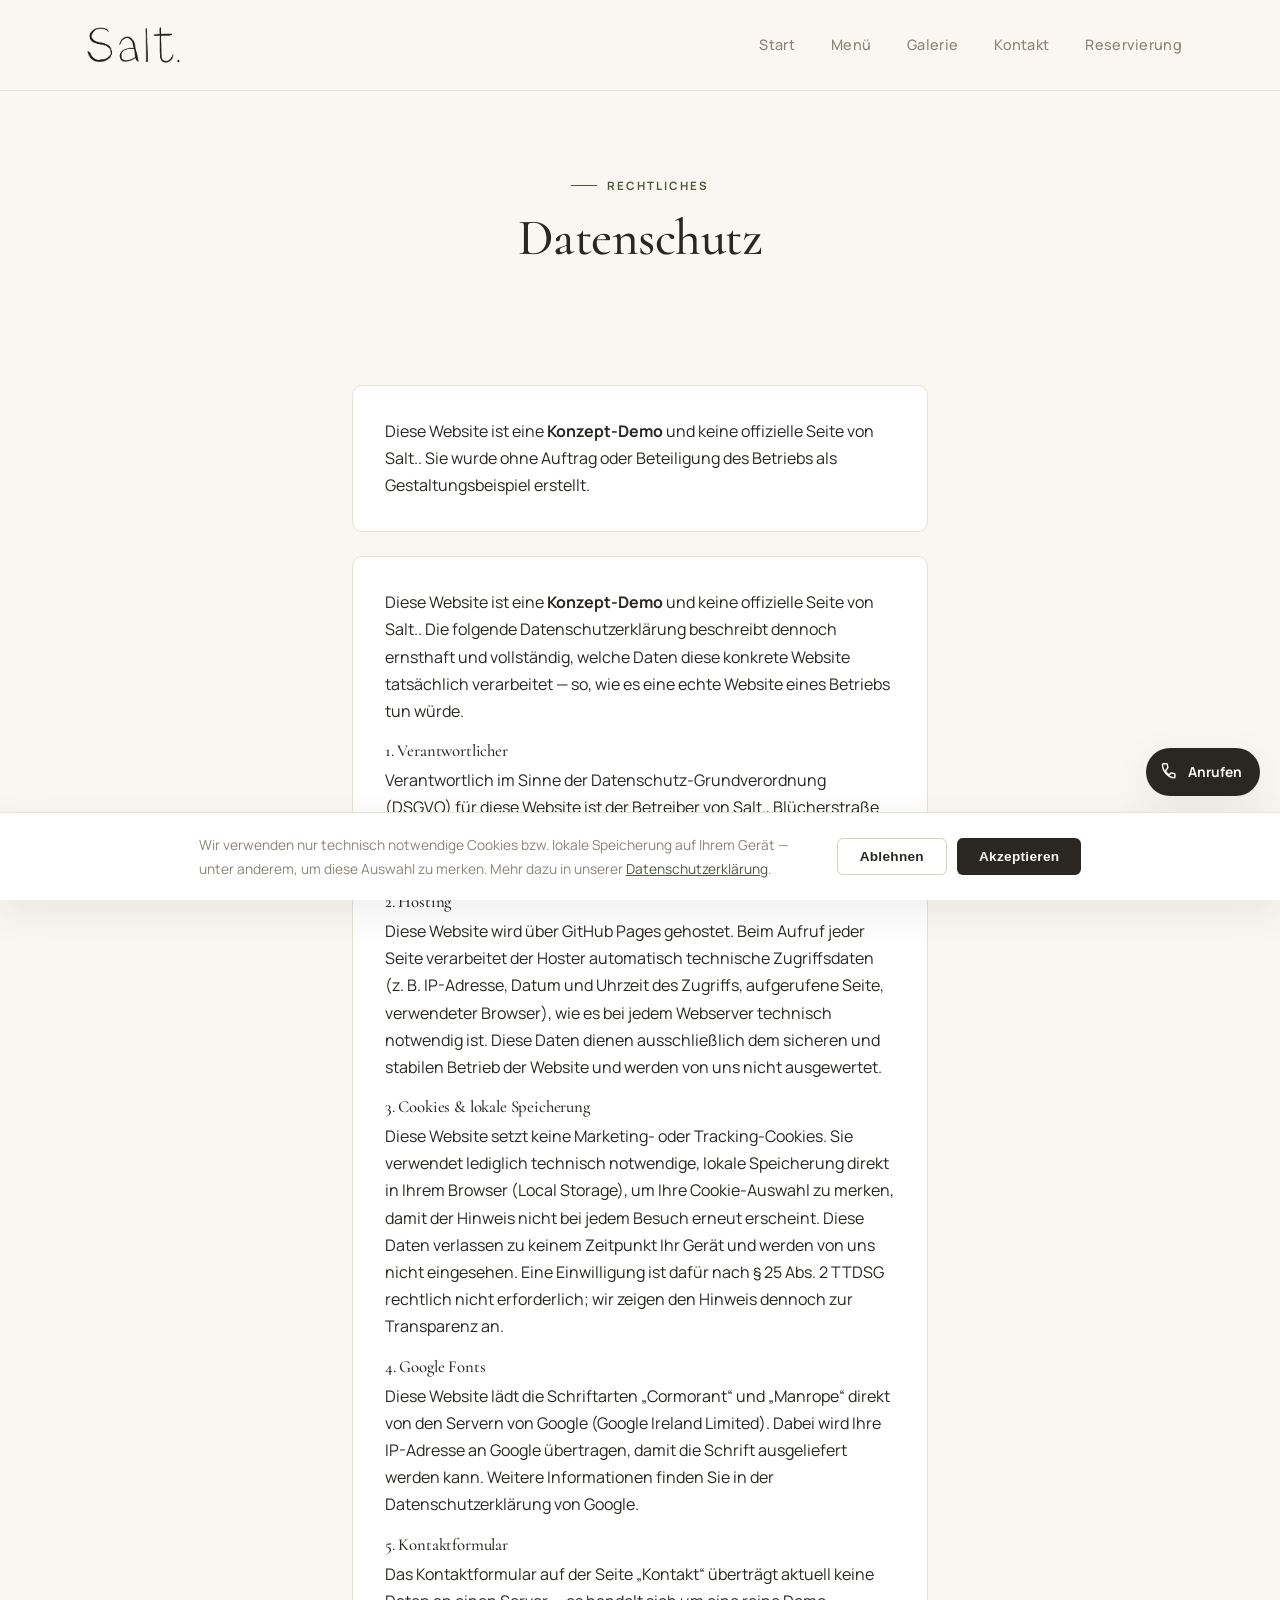
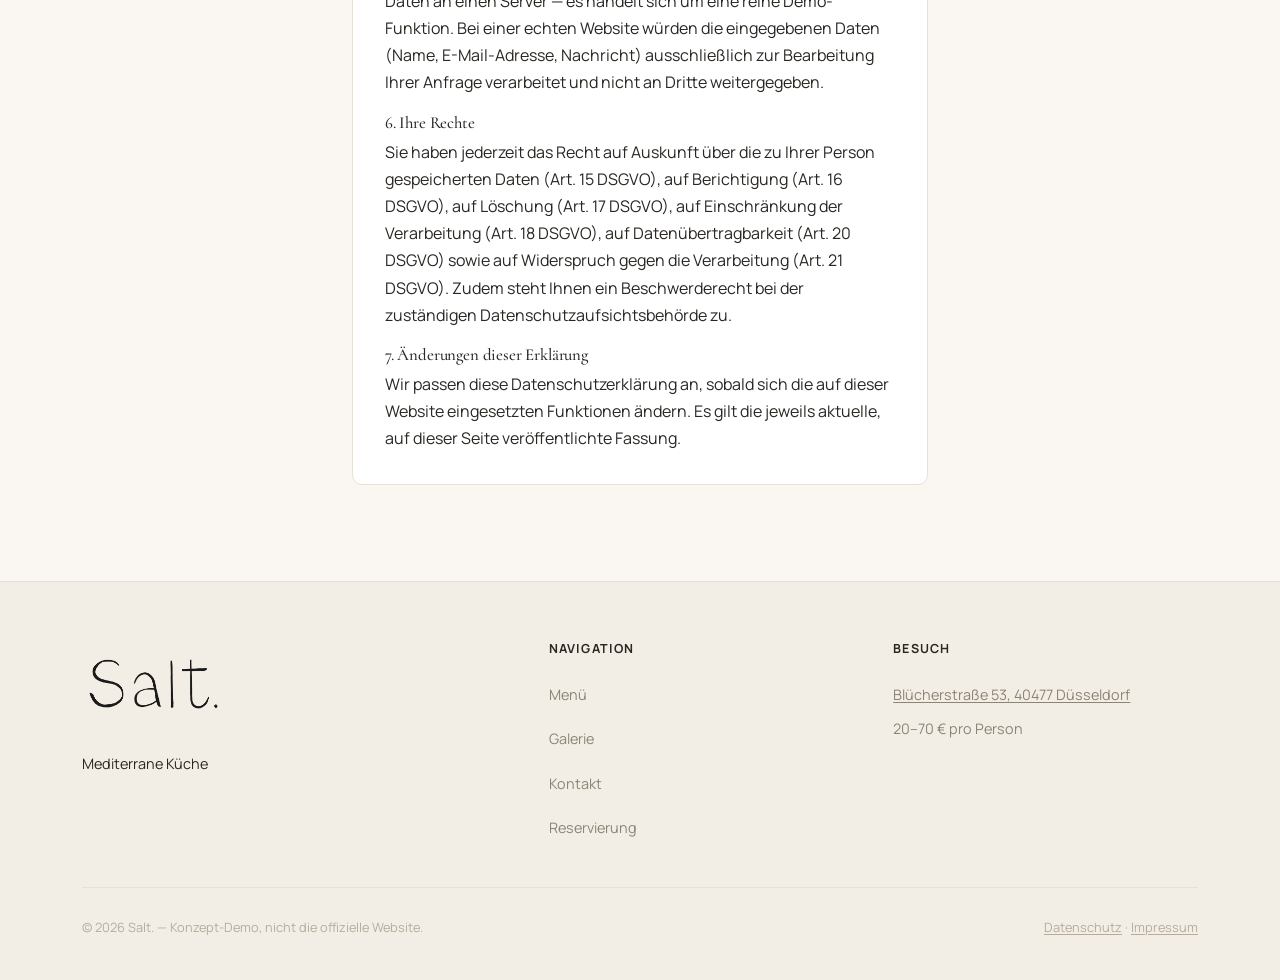
==== datenschutz.html @ 4e0a7ea8 "Ajoute un lien "Auf Google bewerten" bien visible (accueil + Kontakt) Aucun formulaire d'avis n'exis" ====
<!DOCTYPE html>
<html lang="de">
<head>
<meta charset="UTF-8">
<meta name="viewport" content="width=device-width, initial-scale=1.0">
<title>Datenschutz — Salt.</title>
<meta name="description" content="Datenschutz — Salt..">
<link rel="preconnect" href="https://fonts.googleapis.com">
<link href="https://fonts.googleapis.com/css2?family=Cormorant:ital,wght@0,400;0,500;0,600;1,400;1,500&family=Manrope:wght@400;500;600;700;800&display=swap" rel="stylesheet">
<link rel="stylesheet" href="style.css?v=202609060531">
<link rel="icon" type="image/svg+xml" href="assets/favicon.svg">
</head>
<body>
<a class="skip-link" href="#main">Zum Inhalt springen</a>
<div class="cookie-banner" id="cookie-banner" hidden>
  <p class="cookie-banner-text">
    Wir verwenden nur technisch notwendige Cookies bzw. lokale Speicherung auf Ihrem Gerät — unter anderem, um diese Auswahl zu merken. Mehr dazu in unserer
    <a href="datenschutz.html">Datenschutzerklärung</a>.
  </p>
  <div class="cookie-banner-actions">
    <button type="button" class="btn btn-line" id="cookie-decline">Ablehnen</button>
    <button type="button" class="btn btn-solid" id="cookie-accept">Akzeptieren</button>
  </div>
</div>
<a class="phone-fab" href="tel:+4915566310076" aria-label="Anrufen — +49 155 66310076">
  <svg viewBox="0 0 24 24" fill="none" stroke="currentColor" stroke-width="1.8" stroke-linecap="round" stroke-linejoin="round" aria-hidden="true"><path d="M6.6 10.8a9 9 0 0 0 4.6 4.6l1.5-1.8a1 1 0 0 1 1.1-.3c1 .3 2 .5 3.1.5a1 1 0 0 1 1 1V18a1 1 0 0 1-1 1C10.4 19 3 11.6 3 3a1 1 0 0 1 1-1h3.9a1 1 0 0 1 1 1c0 1.1.2 2.1.5 3.1a1 1 0 0 1-.3 1.1z"/></svg>
  <span class="phone-fab-label">Anrufen</span>
</a>
<header class="site-header">
  <div class="nav-inner">
    <a class="brand-logo" href="index.html"><img src="assets/logo.svg" alt="Salt."></a>
    <nav class="main-nav" aria-label="Hauptnavigation">
      <ul>
        <li><a href="index.html">Start</a></li>
        <li><a href="menu.html">Menü</a></li>
        <li><a href="galerie.html">Galerie</a></li>
        <li><a href="kontakt.html">Kontakt</a></li>
        <li><a href="reservierung.html">Reservierung</a></li>
        
      </ul>
    </nav>
    
    
    <button class="nav-toggle" aria-expanded="false" aria-label="Menü öffnen">&#9776;</button>
  </div>
</header>

<main id="main">
  <section class="page-hero" style="padding-bottom:0;">
    <div class="container-narrow" style="text-align:center;">
      <div class="eyebrow" style="justify-content:center;">Rechtliches</div>
      <h1>Datenschutz</h1>
    </div>
  </section>

  <section class="block">
    <div class="container-text">
      <div class="info-card reveal" style="margin-bottom:24px;">
        <p style="margin:0;">Diese Website ist eine <strong>Konzept-Demo</strong> und keine offizielle Seite von Salt.. Sie wurde ohne Auftrag oder Beteiligung des Betriebs als Gestaltungsbeispiel erstellt.</p>
      </div>

      <div class="info-card reveal">
        
        <p>Diese Website ist eine <strong>Konzept-Demo</strong> und keine offizielle Seite von Salt.. Die folgende Datenschutzerklärung beschreibt dennoch ernsthaft und vollständig, welche Daten diese konkrete Website tatsächlich verarbeitet — so, wie es eine echte Website eines Betriebs tun würde.</p>
        
        <h3 style="font-size:1.05rem;">1. Verantwortlicher</h3>
        <p>Verantwortlich im Sinne der Datenschutz-Grundverordnung (DSGVO) für diese Website ist der Betreiber von Salt., Blücherstraße 53, 40477 Düsseldorf. Anfragen zum Datenschutz nehmen wir über das Kontaktformular auf der Seite „Kontakt“ entgegen.</p>
        
        <h3 style="font-size:1.05rem;">2. Hosting</h3>
        <p>Diese Website wird über GitHub Pages gehostet. Beim Aufruf jeder Seite verarbeitet der Hoster automatisch technische Zugriffsdaten (z. B. IP-Adresse, Datum und Uhrzeit des Zugriffs, aufgerufene Seite, verwendeter Browser), wie es bei jedem Webserver technisch notwendig ist. Diese Daten dienen ausschließlich dem sicheren und stabilen Betrieb der Website und werden von uns nicht ausgewertet.</p>
        
        <h3 style="font-size:1.05rem;">3. Cookies &amp; lokale Speicherung</h3>
        <p>Diese Website setzt keine Marketing- oder Tracking-Cookies. Sie verwendet lediglich technisch notwendige, lokale Speicherung direkt in Ihrem Browser (Local Storage), um Ihre Cookie-Auswahl zu merken, damit der Hinweis nicht bei jedem Besuch erneut erscheint. Diese Daten verlassen zu keinem Zeitpunkt Ihr Gerät und werden von uns nicht eingesehen. Eine Einwilligung ist dafür nach § 25 Abs. 2 TTDSG rechtlich nicht erforderlich; wir zeigen den Hinweis dennoch zur Transparenz an.</p>
        
        <h3 style="font-size:1.05rem;">4. Google Fonts</h3>
        <p>Diese Website lädt die Schriftarten „Cormorant“ und „Manrope“ direkt von den Servern von Google (Google Ireland Limited). Dabei wird Ihre IP-Adresse an Google übertragen, damit die Schrift ausgeliefert werden kann. Weitere Informationen finden Sie in der Datenschutzerklärung von Google.</p>
        
        <h3 style="font-size:1.05rem;">5. Kontaktformular</h3>
        <p>Das Kontaktformular auf der Seite „Kontakt“ überträgt aktuell keine Daten an einen Server — es handelt sich um eine reine Demo-Funktion. Bei einer echten Website würden die eingegebenen Daten (Name, E-Mail-Adresse, Nachricht) ausschließlich zur Bearbeitung Ihrer Anfrage verarbeitet und nicht an Dritte weitergegeben.</p>
        
        <h3 style="font-size:1.05rem;">6. Ihre Rechte</h3>
        <p>Sie haben jederzeit das Recht auf Auskunft über die zu Ihrer Person gespeicherten Daten (Art. 15 DSGVO), auf Berichtigung (Art. 16 DSGVO), auf Löschung (Art. 17 DSGVO), auf Einschränkung der Verarbeitung (Art. 18 DSGVO), auf Datenübertragbarkeit (Art. 20 DSGVO) sowie auf Widerspruch gegen die Verarbeitung (Art. 21 DSGVO). Zudem steht Ihnen ein Beschwerderecht bei der zuständigen Datenschutzaufsichtsbehörde zu.</p>
        
        <h3 style="font-size:1.05rem;">7. Änderungen dieser Erklärung</h3>
        <p>Wir passen diese Datenschutzerklärung an, sobald sich die auf dieser Website eingesetzten Funktionen ändern. Es gilt die jeweils aktuelle, auf dieser Seite veröffentlichte Fassung.</p>
        
        
      </div>
    </div>
  </section>
</main>
<footer class="site-footer">
  <div class="container">
    <div class="footer-grid">
      <div>
        <a class="brand-logo" href="index.html"><img src="assets/logo.svg" alt="Salt."></a>
        <p style="margin-top:18px; max-width:32ch;">Mediterrane Küche</p>
        
      </div>
      <div>
        <h4>Navigation</h4>
        <ul>
          <li><a href="menu.html">Menü</a></li>
          <li><a href="galerie.html">Galerie</a></li>
          <li><a href="kontakt.html">Kontakt</a></li>
          <li><a href="reservierung.html">Reservierung</a></li>
          
        </ul>
      </div>
      <div>
        <h4>Besuch</h4>
        <ul>
          <li><a href="https://www.google.com/maps/search/?api=1&amp;query=Salt.%20Bl%C3%BCcherstra%C3%9Fe%2053%2040477%20D%C3%BCsseldorf" target="_blank" rel="noopener">Blücherstraße 53, 40477 Düsseldorf</a></li>
          
          <li>20–70 € pro Person</li>
        </ul>
      </div>
    </div>
    <div class="footer-bottom">
      <span>&copy; 2026 Salt. — Konzept-Demo, nicht die offizielle Website.</span>
      <span><a href="datenschutz.html">Datenschutz</a> · <a href="impressum.html">Impressum</a></span>
    </div>
  </div>
</footer>

<script>window.SITE_I18N = {"msgRequired":"Dieses Feld wird benötigt.","msgInvalidEmail":"Bitte eine gültige E-Mail-Adresse eingeben.","contactConfirmTpl":"Danke, {name}. Ihre Nachricht wurde erfasst. Demo — es wird aktuell nichts versendet.","reservationConfirmTpl":"Danke, {name}. Reservierungsanfrage für {guests} Personen am {date} um {time} Uhr erfasst. Demo — es wird aktuell nichts versendet."};</script>
<script src="script.js?v=202609060531"></script>
<script type="module" src="components/index.js"></script>

</body>
</html>
---- style.css ----
/* ==========================================================================
   Design system dérivé de RAUM — bone canvas, single accent, generous space.
   Palette et accent personnalisables via les tokens ci-dessous.
   ========================================================================== */

:root {
  --bone: #faf7f2;
  --bone-2: #f3eee5;
  --surface: #ffffff;
  --ink: #2a2723;
  --ink-dim: #8c8477;
  --ink-faint: #b5ac9d;
  --line: #e7e1d6;
  --line-strong: #d8cfbf;
  --accent: #6b7a55;
  --accent-deep: #4b5a3b;
  --accent-pale: #eef0e6;
  --shadow-sm: 0 1px 3px rgba(42, 39, 35, 0.05);
  --shadow: 0 12px 40px rgba(42, 39, 35, 0.08);
  --radius: 6px;
  --radius-lg: 10px;
  --container: 1180px;
  --ease: cubic-bezier(0.16, 1, 0.3, 1);
}

@media (prefers-color-scheme: dark) {
  :root:not([data-theme="light"]) {
    --bone: #1c1a17;
    --bone-2: #242220;
    --surface: #242220;
    --ink: #f2ede2;
    --ink-dim: #a89e8d;
    --ink-faint: #766c5d;
    --line: #38342c;
    --line-strong: #494335;
    --accent: #9db081;
    --accent-deep: #c3d1ac;
    --accent-pale: #2c3324;
    --shadow-sm: 0 1px 3px rgba(0, 0, 0, 0.3);
    --shadow: 0 12px 40px rgba(0, 0, 0, 0.35);
  }
}
:root[data-theme="dark"] {
  --bone: #1c1a17;
  --bone-2: #242220;
  --surface: #242220;
  --ink: #f2ede2;
  --ink-dim: #a89e8d;
  --ink-faint: #766c5d;
  --line: #38342c;
  --line-strong: #494335;
  --accent: #9db081;
  --accent-deep: #c3d1ac;
  --accent-pale: #2c3324;
  --shadow-sm: 0 1px 3px rgba(0, 0, 0, 0.3);
  --shadow: 0 12px 40px rgba(0, 0, 0, 0.35);
}

* { box-sizing: border-box; }
html { scroll-behavior: smooth; }
@media (prefers-reduced-motion: reduce) {
  html { scroll-behavior: auto; }
  * { animation-duration: 0.01ms !important; animation-iteration-count: 1 !important; transition-duration: 0.01ms !important; }
}

body {
  margin: 0;
  background: var(--bone);
  color: var(--ink);
  font-family: 'Manrope', -apple-system, BlinkMacSystemFont, 'Segoe UI', sans-serif;
  line-height: 1.7;
  -webkit-font-smoothing: antialiased;
}

h1, h2, h3, h4 {
  font-family: 'Cormorant', Georgia, serif;
  font-weight: 500;
  text-wrap: balance;
  margin: 0 0 0.4em;
  color: var(--ink);
  letter-spacing: -0.01em;
  line-height: 1.15;
}
h1 em, h2 em, .display-italic { font-style: italic; font-weight: 500; color: var(--accent-deep); }

p { margin: 0 0 1em; color: var(--ink); }
p:last-child { margin-bottom: 0; }
a { color: inherit; }
img { max-width: 100%; display: block; }

.container { max-width: var(--container); margin: 0 auto; padding: 0 32px; }
.container-narrow { max-width: 760px; margin: 0 auto; padding: 0 32px; }
.container-text { max-width: 640px; margin: 0 auto; padding: 0 32px; }

:focus-visible { outline: 2px solid var(--accent); outline-offset: 3px; border-radius: 3px; }

.skip-link {
  position: absolute; left: 12px; top: -60px;
  background: var(--ink); color: var(--bone);
  padding: 10px 18px; border-radius: var(--radius);
  z-index: 1000; transition: top 0.3s var(--ease);
  text-decoration: none; font-weight: 600;
}
.skip-link:focus { top: 12px; }

/* ---------- Eyebrow / labels ---------- */
.eyebrow {
  color: var(--accent-deep); font-weight: 700; letter-spacing: 2px; text-transform: uppercase;
  font-size: 0.72rem; margin-bottom: 14px; display: inline-flex; align-items: center; gap: 10px;
}
.eyebrow::before { content: ""; width: 26px; height: 1px; background: var(--accent-deep); display: inline-block; }

/* ---------- Header ---------- */
header.site-header {
  background: var(--bone);
  border-bottom: 1px solid var(--line);
  position: sticky; top: 0; z-index: 30;
}
:root[data-theme="dark"] header.site-header { background: var(--bone); }
/* Fond plein partout (mobile ET desktop), pas de backdrop-filter : un blur sur un
   élément sticky peut provoquer un bug de rendu réel sur Safari desktop (élément
   invisible après scroll). On évite complètement cette couche de compositing. */
@media (prefers-color-scheme: dark) {
  :root:not([data-theme="light"]) header.site-header { background: rgba(28, 26, 23, 0.86); }
}

.nav-inner {
  display: flex; align-items: center; justify-content: space-between;
  padding: 22px 32px; max-width: var(--container); margin: 0 auto; gap: 24px;
}

.brand-logo { display: flex; align-items: center; text-decoration: none; position: relative; }
.brand-logo::after { content: ""; position: absolute; inset: -4px -8px; }
.brand-logo img { height: 46px; width: auto; display: block; }

nav.main-nav { display: flex; align-items: center; gap: 18px; }
nav.main-nav ul { list-style: none; display: flex; gap: 4px; margin: 0; padding: 0; }

.nav-cta {
  border: 1px solid var(--line-strong); border-radius: var(--radius);
  padding: 8px 16px; font-size: 0.82rem; font-weight: 600; letter-spacing: 0.2px;
  text-decoration: none; color: var(--ink); white-space: nowrap;
  transition: border-color 0.25s var(--ease), color 0.25s var(--ease), background 0.25s var(--ease);
}
.nav-cta:hover { border-color: var(--accent-deep); color: var(--accent-deep); background: var(--accent-pale); }
@media (max-width: 860px) { .nav-cta { display: none; } }

.nav-social {
  display: inline-flex; align-items: center; justify-content: center;
  width: 44px; height: 44px; border-radius: 50%; color: var(--ink-dim); flex-shrink: 0;
  transition: color 0.25s var(--ease), background 0.25s var(--ease);
}
.nav-social:hover, .nav-social:focus-visible { color: var(--accent-deep); background: var(--accent-pale); }
.nav-social svg { width: 20px; height: 20px; display: block; }

nav.main-nav a {
  text-decoration: none; color: var(--ink-dim); font-weight: 500; font-size: 0.9rem;
  letter-spacing: 0.3px; padding: 8px 16px; position: relative;
  transition: color 0.25s var(--ease); display: inline-block;
}
nav.main-nav a::after {
  content: ""; position: absolute; left: 16px; right: 16px; bottom: 4px; height: 1px;
  background: var(--accent-deep); transform: scaleX(0); transform-origin: left;
  transition: transform 0.3s var(--ease);
}
nav.main-nav a:hover { color: var(--ink); }
nav.main-nav a:hover::after { transform: scaleX(1); }
nav.main-nav a[aria-current="page"] { color: var(--ink); }
nav.main-nav a[aria-current="page"]::after { transform: scaleX(1); }

.nav-toggle {
  display: none; background: none; border: 1px solid var(--line); border-radius: var(--radius);
  color: var(--ink); padding: 8px 12px; cursor: pointer;
  width: 44px; height: 44px; align-items: center; justify-content: center; font-size: 1.1rem;
  touch-action: manipulation;
}

@media (max-width: 860px) {
  nav.main-nav ul { display: none; }
  .nav-toggle { display: inline-flex; }
  .nav-inner.open nav.main-nav ul {
    display: flex; flex-direction: column; position: absolute; top: 100%; left: 0; right: 0;
    background: var(--bone);
    padding: 8px 32px 22px; gap: 2px; border-bottom: 1px solid var(--line);
    box-shadow: var(--shadow);
  }
  nav.main-nav a { padding: 14px 0; font-size: 1rem; }
  nav.main-nav a::after { left: 0; right: 0; }
}

/* ---------- Scroll reveal ---------- */
.reveal { opacity: 0; transform: translateY(16px); transition: opacity 0.8s var(--ease), transform 0.8s var(--ease); }
.reveal.in-view { opacity: 1; transform: translateY(0); }
.reveal-stagger > * { transition-delay: calc(var(--i, 0) * 100ms); }
.always-visible { opacity: 1 !important; transform: none !important; }

@media (max-width: 860px) {
  /* Sur mobile, contenu visible immédiatement — pas d'attente d'un scroll/
     IntersectionObserver dont le déclenchement dépend de la vitesse de défilement
     tactile réelle (imprévisible). Évite aussi qu'un parent overflow:hidden rogne
     le contenu pendant la transition. */
  .reveal { opacity: 1 !important; transform: none !important; transition: none !important; }
}

/* ---------- Hero (full-bleed) ---------- */
.hero-full {
  position: relative; min-height: min(92vh, 900px);
  display: flex; align-items: flex-end; overflow: hidden;
}
@supports (height: 92dvh) {
  .hero-full { min-height: min(92dvh, 900px); }
}
.hero-full img {
  position: absolute; inset: 0; width: 100%; height: 100%; object-fit: cover;
}
.hero-full::after {
  content: ""; position: absolute; inset: 0;
  background: linear-gradient(to top, rgba(20, 18, 15, 0.72) 0%, rgba(20, 18, 15, 0.32) 38%, transparent 62%);
}
/* Pas encore de photo réelle disponible : dégradé sobre à partir des tokens de la
   palette plutôt qu'une image cassée — reste cohérent avec le design une fois la
   vraie photo ajoutée (il suffit de passer heroImage dans le config). */
.hero-full.no-photo {
  background: linear-gradient(135deg, var(--ink) 0%, var(--accent-deep) 100%);
}
.hero-full.no-photo::after { display: none; }
.hero-content { position: relative; z-index: 2; width: 100%; padding: 0 32px 64px; max-width: var(--container); margin: 0 auto; color: #fdfbf6; }
.hero-content .eyebrow { color: #d9e2c9; }
.hero-content .eyebrow::before { background: #d9e2c9; }
.hero-content h1 { color: #fdfbf6; font-size: clamp(2.6rem, 6vw, 4.6rem); max-width: 14ch; }
.hero-content .lead { color: rgba(253, 251, 246, 0.86); font-size: 1.15rem; max-width: 46ch; margin-top: 10px; }
.hero-meta { display: flex; gap: 24px; flex-wrap: wrap; margin-top: 26px; font-size: 0.88rem; color: rgba(253, 251, 246, 0.92); }
.hero-meta span { display: inline-flex; align-items: center; gap: 8px; }
.hero-meta strong { font-weight: 700; color: #fdfbf6; }

/* ---------- Page hero (interior pages) ---------- */
.page-hero { padding: 76px 0 48px; }
.page-hero h1 { font-size: clamp(2.2rem, 4.2vw, 3.2rem); }
.page-hero p.lead { font-size: 1.08rem; color: var(--ink-dim); max-width: 58ch; }

/* ---------- Sections ---------- */
section.block { padding: 96px 0; }
section.block.tight { padding: 64px 0; }
section.block.alt { background: var(--bone-2); }
.section-heading { max-width: 620px; margin-bottom: 52px; }
.section-heading.center { text-align: center; margin-left: auto; margin-right: auto; }
.section-heading.center .eyebrow { justify-content: center; }
.section-heading h2 { font-size: clamp(1.9rem, 3.4vw, 2.7rem); }

/* ---------- Split layout (text + image) ---------- */
.split { display: grid; grid-template-columns: 1fr 1fr; gap: 64px; align-items: center; }
.split.reverse { direction: rtl; }
.split.reverse > * { direction: ltr; }
.split .prose { max-width: 46ch; }
.split img, .split .frame { border-radius: var(--radius-lg); }

.frame { overflow: hidden; position: relative; background: var(--bone-2); transition: box-shadow 0.3s var(--ease); }
.frame img { width: 100%; height: 100%; object-fit: cover; transition: transform 0.8s var(--ease); }
.frame.hover-zoom:hover { box-shadow: var(--shadow); }
.frame.hover-zoom:hover img { transform: scale(1.035); }
.frame figcaption {
  position: absolute; left: 0; right: 0; bottom: 0; padding: 14px 18px;
  background: linear-gradient(to top, rgba(20,18,15,0.55), transparent);
  color: #fdfbf6; font-size: 0.72rem; letter-spacing: 0.3px; opacity: 0; transition: opacity 0.3s var(--ease);
}
.frame:hover figcaption, .frame:focus-within figcaption { opacity: 1; }

/* ---------- Bento feature grid ---------- */
.bento { display: grid; grid-template-columns: repeat(4, 1fr); gap: 1px; background: var(--line); border: 1px solid var(--line); border-radius: var(--radius-lg); overflow: hidden; }
.bento-item { background: var(--surface); padding: 36px 30px; }
.bento-item h3 { font-size: 1.05rem; font-family: 'Manrope', sans-serif; font-weight: 700; margin-bottom: 8px; }
.bento-item p { color: var(--ink-dim); font-size: 0.92rem; margin: 0; }
.bento-item .num { font-family: 'Cormorant', serif; font-style: italic; font-size: 1.3rem; color: var(--accent); display: block; margin-bottom: 14px; }
.bento-cols-3 { grid-template-columns: repeat(3, 1fr); }

@media (max-width: 920px) {
  .bento { grid-template-columns: repeat(2, 1fr); }
  .split { grid-template-columns: 1fr; gap: 36px; }
  .split.reverse { direction: ltr; }
}
@media (max-width: 560px) {
  .bento { grid-template-columns: 1fr; }
}

/* ---------- Signature preview cards ---------- */
.signature-grid { display: grid; grid-template-columns: repeat(3, 1fr); gap: 28px; }
.signature-card { text-decoration: none; color: inherit; display: block; }
.signature-card .frame { aspect-ratio: 4/5; margin-bottom: 18px; }
.signature-card h3 { font-size: 1.2rem; margin-bottom: 4px; transition: color 0.25s var(--ease); }
.signature-card:hover h3 { color: var(--accent-deep); }
.signature-card p { color: var(--ink-dim); font-size: 0.9rem; }
.signature-card .tag-price { display: flex; justify-content: space-between; align-items: baseline; margin-top: 6px; }
.signature-card .price { font-family: 'Cormorant', serif; font-style: italic; color: var(--accent-deep); font-size: 1.1rem; }

@media (max-width: 860px) { .signature-grid { grid-template-columns: 1fr; } }

/* ---------- Tags ---------- */
.tag {
  display: inline-flex; align-items: center; font-size: 0.66rem; font-weight: 700;
  text-transform: uppercase; letter-spacing: 0.6px; color: var(--accent-deep);
  background: var(--accent-pale); padding: 4px 10px; border-radius: 999px;
}

/* ---------- Menu (editorial list, no boxes) ---------- */
.menu-section { max-width: 760px; margin: 0 auto; }
.menu-cat-heading { margin: 64px 0 24px; }
.menu-cat-heading:first-of-type { margin-top: 0; }
.menu-cat-heading h2 { font-size: 1.5rem; }
.menu-cat-heading p { color: var(--ink-dim); font-size: 0.9rem; margin-top: 4px; }

.menu-row {
  display: grid; grid-template-columns: auto 1fr auto; column-gap: 20px; align-items: baseline;
  padding: 20px 0; border-bottom: 1px solid var(--line); border-radius: var(--radius);
  transition: background 0.3s var(--ease), padding-left 0.3s var(--ease), padding-right 0.3s var(--ease);
}
.menu-row:hover { background: var(--bone-2); padding-left: 14px; padding-right: 14px; margin: 0 -14px; }
.menu-row:first-of-type { border-top: 1px solid var(--line); }
.menu-row .name { font-family: 'Cormorant', serif; font-size: 1.25rem; font-weight: 500; grid-column: 1; white-space: nowrap; }
.menu-row .desc { grid-column: 1 / -1; color: var(--ink-dim); font-size: 0.9rem; margin-top: -8px; max-width: 52ch; }
.menu-row .desc:empty { display: none; margin: 0; }
.menu-row .price { grid-column: 3; font-variant-numeric: tabular-nums; font-weight: 600; white-space: nowrap; text-align: right; display: grid; gap: 3px; }
.menu-row .price .price-line { display: block; }
.menu-row .price .price-label { color: var(--ink-dim); font-weight: 500; font-size: 0.78rem; margin-right: 6px; }
.menu-row .name-wrap { display: flex; align-items: baseline; gap: 10px; flex-wrap: wrap; grid-column: 1; }

/* ---------- Menu : plats avec photo ---------- */
.menu-row.has-photo { grid-template-columns: 84px auto 1fr auto; align-items: center; }
.menu-row.has-photo .menu-thumb { grid-column: 1; grid-row: 1 / 3; }
.menu-row.has-photo .name-wrap { grid-column: 2; align-self: start; margin-top: 4px; }
.menu-row.has-photo .desc { grid-column: 2 / -1; }
.menu-row.has-photo .price { grid-column: 4; }

.menu-thumb {
  width: 84px; height: 84px; border-radius: var(--radius); overflow: hidden; position: relative;
  background: var(--bone-2); flex-shrink: 0;
}
.menu-thumb img { width: 100%; height: 100%; object-fit: cover; display: block; transition: transform 0.6s var(--ease); }
.menu-row:hover .menu-thumb img { transform: scale(1.08); }

@media (max-width: 560px) {
  .menu-row.has-photo { grid-template-columns: 56px 1fr; }
  .menu-thumb { width: 56px; height: 56px; }
  .menu-row.has-photo .price { grid-column: 1 / -1; margin-top: 10px; text-align: left; justify-content: flex-start; }
}

.menu-subheading {
  margin: 36px 0 6px; font-family: 'Manrope', sans-serif; font-weight: 700; font-size: 0.74rem;
  text-transform: uppercase; letter-spacing: 1.4px; color: var(--accent-deep);
}
.menu-row.first-in-group { border-top: 1px solid var(--line); }

.menu-note { margin-top: 40px; padding-top: 24px; border-top: 1px solid var(--line); color: var(--ink-faint); font-size: 0.84rem; }

/* ---------- Pricing / info card ---------- */
.info-card { background: var(--surface); border: 1px solid var(--line); border-radius: var(--radius-lg); padding: 32px; }
.info-list { list-style: none; margin: 0; padding: 0; }
.info-list li {
  display: flex; justify-content: space-between; gap: 16px; padding: 12px 0;
  border-bottom: 1px solid var(--line); font-size: 0.95rem;
}
.info-list li:last-child { border-bottom: none; }
.info-list li span:first-child { color: var(--ink-dim); }
.info-list li span:last-child { font-weight: 600; font-variant-numeric: tabular-nums; }

/* ---------- Rating badge ---------- */
.rating-badge { display: inline-flex; align-items: center; gap: 10px; }
.rating-stars { color: var(--accent-deep); letter-spacing: 1px; }

/* ---------- Bouton d'appel flottant ---------- */
.phone-fab {
  position: fixed; right: 20px; bottom: 24px; z-index: 55;
  display: inline-flex; align-items: center; gap: 8px;
  background: var(--ink); color: var(--bone); border-radius: 999px;
  padding: 12px 18px 12px 14px; box-shadow: var(--shadow);
  text-decoration: none; font-weight: 700; font-size: 0.86rem;
  min-height: 48px; touch-action: manipulation;
  transition: transform 0.2s var(--ease), background 0.2s var(--ease), bottom 0.3s var(--ease);
}
.phone-fab:hover { background: var(--accent-deep); transform: translateY(-2px); }
.phone-fab svg { width: 20px; height: 20px; flex-shrink: 0; }
/* Tant que le bandeau cookies est affiché, le bouton remonte au-dessus pour rester
   cliquable — sans ça, sur mobile où le bandeau prend deux-trois lignes, il resterait
   caché derrière au premier chargement, ce qui va à l'encontre de sa raison d'être. */
body.cookie-banner-open .phone-fab { bottom: 104px; }
@media (max-width: 560px) {
  .phone-fab { right: 14px; padding: 12px; }
  .phone-fab-label { display: none; }
  body.cookie-banner-open .phone-fab { bottom: 210px; }
}

/* ---------- Cookie-Banner ---------- */
.cookie-banner {
  position: fixed; left: 0; right: 0; bottom: 0; z-index: 60;
  background: var(--surface); border-top: 1px solid var(--line); box-shadow: var(--shadow);
  padding: 20px 24px; display: flex; flex-wrap: wrap; align-items: center; justify-content: center; gap: 18px;
  transform: translateY(100%); transition: transform 0.4s var(--ease);
}
.cookie-banner.show { transform: translateY(0); }
.cookie-banner[hidden] { display: none; }
.cookie-banner-text { margin: 0; font-size: 0.86rem; color: var(--ink-dim); max-width: 620px; flex: 1 1 300px; }
.cookie-banner-text a { color: var(--accent-deep); }
.cookie-banner-actions { display: flex; gap: 10px; flex-shrink: 0; }
.cookie-banner-actions .btn { padding: 10px 22px; font-size: 0.85rem; }
@media (max-width: 640px) {
  .cookie-banner { padding: 16px; justify-content: flex-start; }
  .cookie-banner-actions { width: 100%; }
  .cookie-banner-actions .btn { flex: 1; }
}

/* ---------- Buttons ---------- */
.btn {
  display: inline-flex; align-items: center; justify-content: center; gap: 8px;
  padding: 14px 30px; border-radius: var(--radius); font-weight: 600; font-size: 0.92rem;
  letter-spacing: 0.3px; text-decoration: none; border: none; cursor: pointer;
  transition: transform 0.2s var(--ease), background 0.25s var(--ease), color 0.25s var(--ease), border-color 0.25s var(--ease);
}
.btn-solid { background: var(--ink); color: var(--bone); }
.btn-solid:hover { background: var(--accent-deep); }
.btn-solid:active { transform: scale(0.98); }
.btn-line { background: transparent; color: var(--ink); border: 1px solid var(--line-strong); }
.btn-line:hover { border-color: var(--ink); }

/* ---------- Pull quote ---------- */
blockquote.pull {
  font-family: 'Cormorant', serif; font-style: italic; font-weight: 500;
  font-size: clamp(1.5rem, 2.6vw, 2rem); line-height: 1.4; color: var(--ink);
  margin: 48px 0; padding-left: 28px; border-left: 2px solid var(--accent);
}

/* ---------- Gallery (asymmetric bento) ---------- */
.gallery-section { margin-bottom: 64px; }
.gallery-section:last-child { margin-bottom: 0; }
.gallery-cat-heading { display: flex; align-items: baseline; gap: 14px; margin-bottom: 20px; }
.gallery-cat-heading h2 {
  font-family: 'Manrope', sans-serif; font-weight: 700; font-size: 0.82rem; color: var(--accent-deep);
  text-transform: uppercase; letter-spacing: 1.6px; margin: 0; white-space: nowrap;
}
.gallery-cat-heading .rule { height: 1px; flex: 1; background: repeating-linear-gradient(90deg, var(--line-strong) 0 6px, transparent 6px 12px); }

.gallery-grid { display: grid; grid-template-columns: repeat(6, 1fr); grid-auto-rows: 130px; gap: 14px; }
.gallery-item { border-radius: var(--radius); overflow: hidden; position: relative; transition: box-shadow 0.3s var(--ease); }
.gallery-item img { width: 100%; height: 100%; object-fit: cover; transition: transform 0.8s var(--ease); }
.gallery-item:hover { box-shadow: var(--shadow); }
.gallery-item:hover img { transform: scale(1.035); }
.gallery-item.w2 { grid-column: span 2; }
.gallery-item.w3 { grid-column: span 3; }
.gallery-item.h2 { grid-row: span 2; }
.gallery-item .gallery-label {
  position: absolute; inset: auto 0 0 0; padding: 12px 16px;
  background: linear-gradient(to top, rgba(20,18,15,0.6), transparent);
  color: #fdfbf6; font-size: 0.76rem; opacity: 0; transition: opacity 0.3s var(--ease);
}
.gallery-item:hover .gallery-label { opacity: 1; }

@media (max-width: 860px) {
  .gallery-grid { grid-template-columns: repeat(2, 1fr); grid-auto-rows: 160px; }
  .gallery-item.w2, .gallery-item.w3 { grid-column: span 2; }
  /* Pas de vrai ":hover" au doigt sur mobile : sans ça, la légende ne s'affiche
     jamais — elle semble "manquante" plutôt que juste masquée. */
  .gallery-item .gallery-label { opacity: 1; }
}

/* ---------- Forms ---------- */
.form-card { background: var(--surface); border: 1px solid var(--line); border-radius: var(--radius-lg); padding: 40px; }
form .field { margin-bottom: 20px; }
form .field-row { display: grid; grid-template-columns: 1fr 1fr; gap: 18px; }
form label { display: block; font-weight: 600; font-size: 0.8rem; color: var(--ink-dim); margin-bottom: 7px; letter-spacing: 0.2px; }
form input, form textarea {
  width: 100%; padding: 12px 14px; border: 1px solid var(--line); border-radius: var(--radius);
  font: inherit; font-size: 1rem; background: var(--bone); color: var(--ink);
  transition: border-color 0.25s var(--ease);
}
/* En dessous de 16px, Safari iOS zoome automatiquement la page au focus d'un champ.
   1rem = 16px avec le body font-size par défaut de ce site. */
form textarea { resize: vertical; min-height: 120px; }
form input:focus, form textarea:focus { outline: none; border-color: var(--accent); }
form input[aria-invalid="true"], form textarea[aria-invalid="true"] { border-color: #a5473a; }
.field-error { display: none; color: #a5473a; font-size: 0.8rem; margin-top: 5px; font-weight: 600; }
.field-error.show { display: block; }
.form-note { margin-top: 16px; font-size: 0.84rem; color: var(--ink-faint); }
.confirmation { display: none; margin-top: 20px; padding: 16px 20px; background: var(--accent-pale); border-radius: var(--radius); font-weight: 600; color: var(--accent-deep); }
.confirmation.show { display: block; }

/* ---------- Footer ---------- */
footer.site-footer { background: var(--bone-2); color: var(--ink-dim); padding: 60px 0 30px; font-size: 0.9rem; border-top: 1px solid var(--line); }
.footer-grid { display: grid; grid-template-columns: 1.4fr 1fr 1fr; gap: 40px; padding-bottom: 36px; border-bottom: 1px solid var(--line); }
.footer-grid .brand-logo img { height: 64px; }
.footer-grid h4 { color: var(--ink); font-size: 0.78rem; text-transform: uppercase; letter-spacing: 1.2px; margin-bottom: 16px; font-family: 'Manrope', sans-serif; font-weight: 700; }
.footer-grid ul { list-style: none; margin: 0; padding: 0; display: grid; gap: 0; }
.footer-grid a { display: inline-block; padding: 10px 0; text-decoration: none; color: var(--ink-dim); transition: color 0.25s; }
.footer-grid a:hover { color: var(--accent-deep); }
.footer-bottom { display: flex; justify-content: space-between; align-items: center; flex-wrap: wrap; gap: 10px; padding-top: 18px; font-size: 0.8rem; color: var(--ink-faint); }
.footer-bottom a { display: inline-block; padding: 11px 0; color: var(--ink-faint); text-decoration: underline; text-underline-offset: 2px; }
.footer-bottom a:hover { color: var(--accent-deep); }
.footer-grid a[target="_blank"] { text-decoration: underline; text-underline-offset: 2px; }

.social-link {
  display: inline-flex; align-items: center; gap: 8px; margin-top: 16px;
  text-decoration: none !important; color: var(--ink-dim); font-size: 0.9rem; font-weight: 500;
  transition: color 0.25s var(--ease);
}
.social-link:hover { color: var(--accent-deep); }
.social-link svg { width: 18px; height: 18px; flex-shrink: 0; }

.link-accent {
  color: var(--accent-deep); font-weight: 600; text-decoration: underline;
  text-underline-offset: 2px; transition: color 0.25s var(--ease);
}
.link-accent:hover { color: var(--ink); }

@media (max-width: 760px) {
  .footer-grid { grid-template-columns: 1fr; gap: 26px; }
  form .field-row { grid-template-columns: 1fr; }
  .signature-grid { grid-template-columns: 1fr; }
}
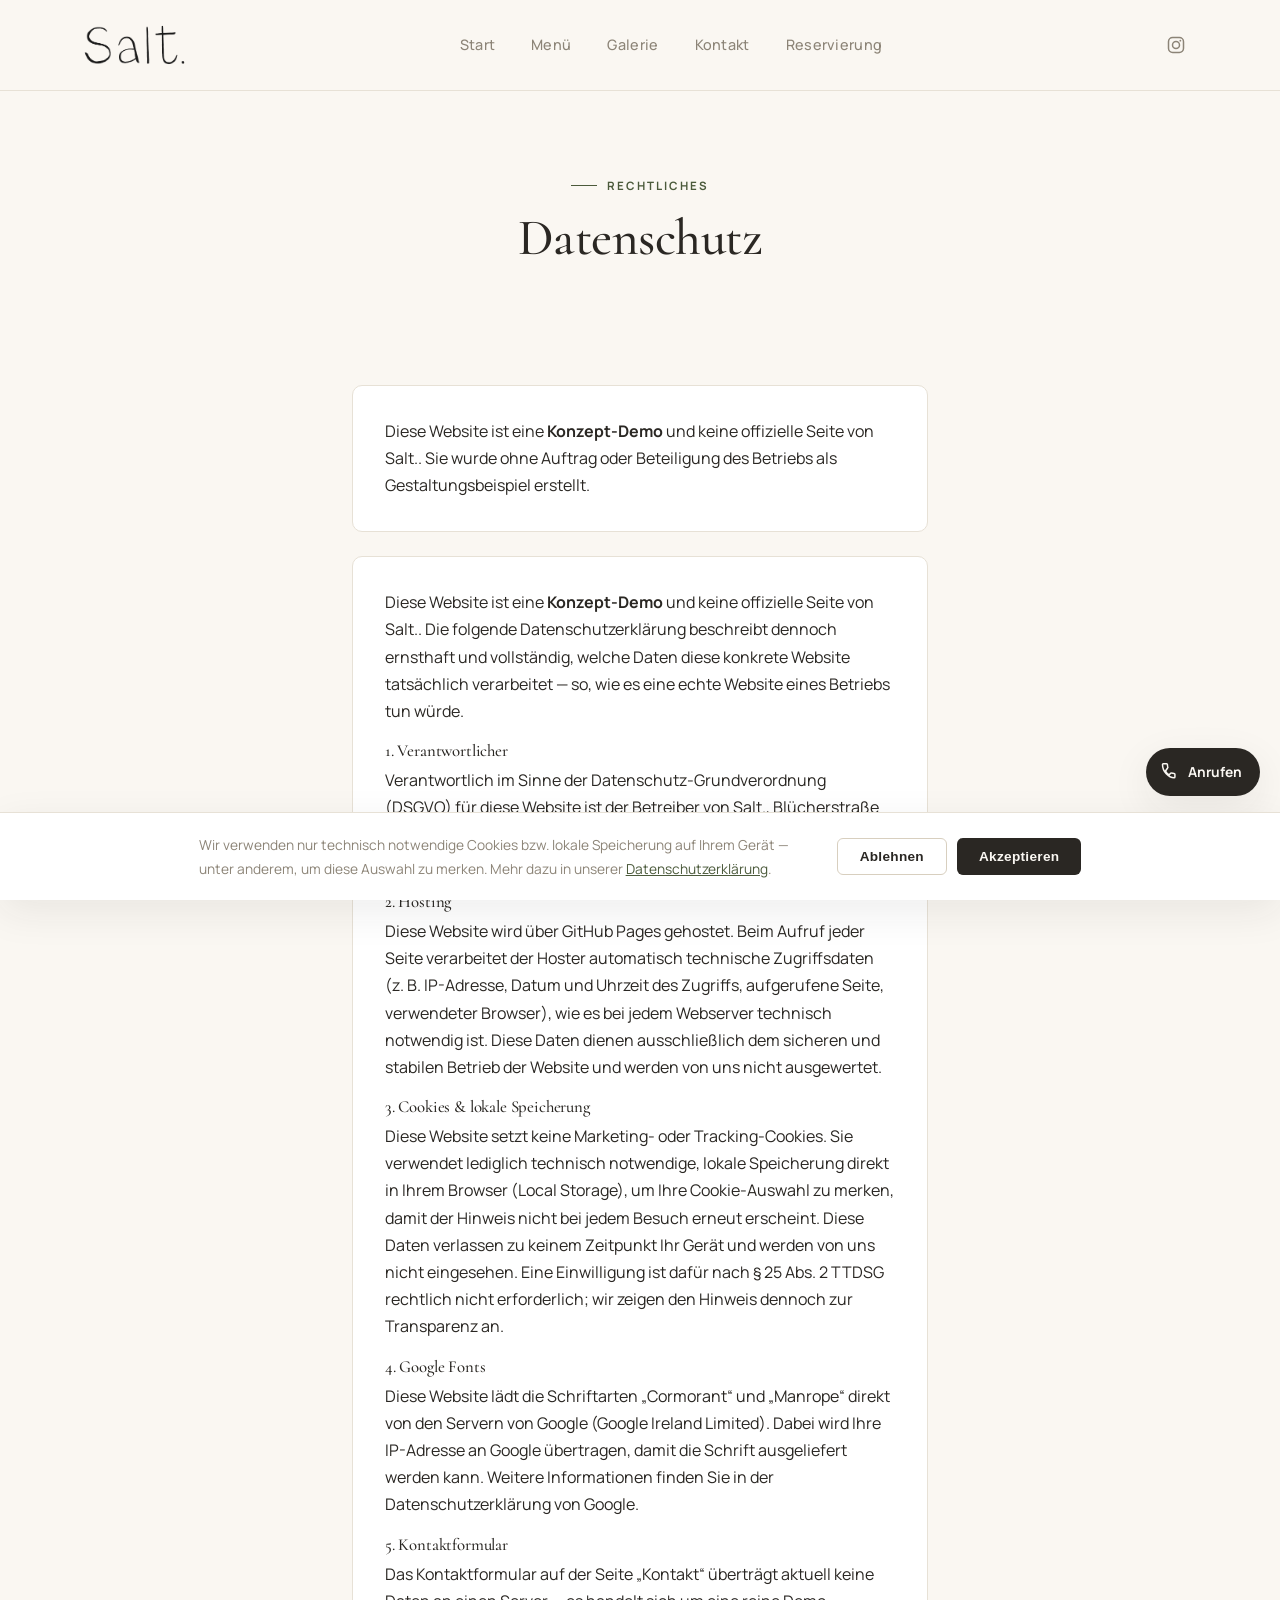
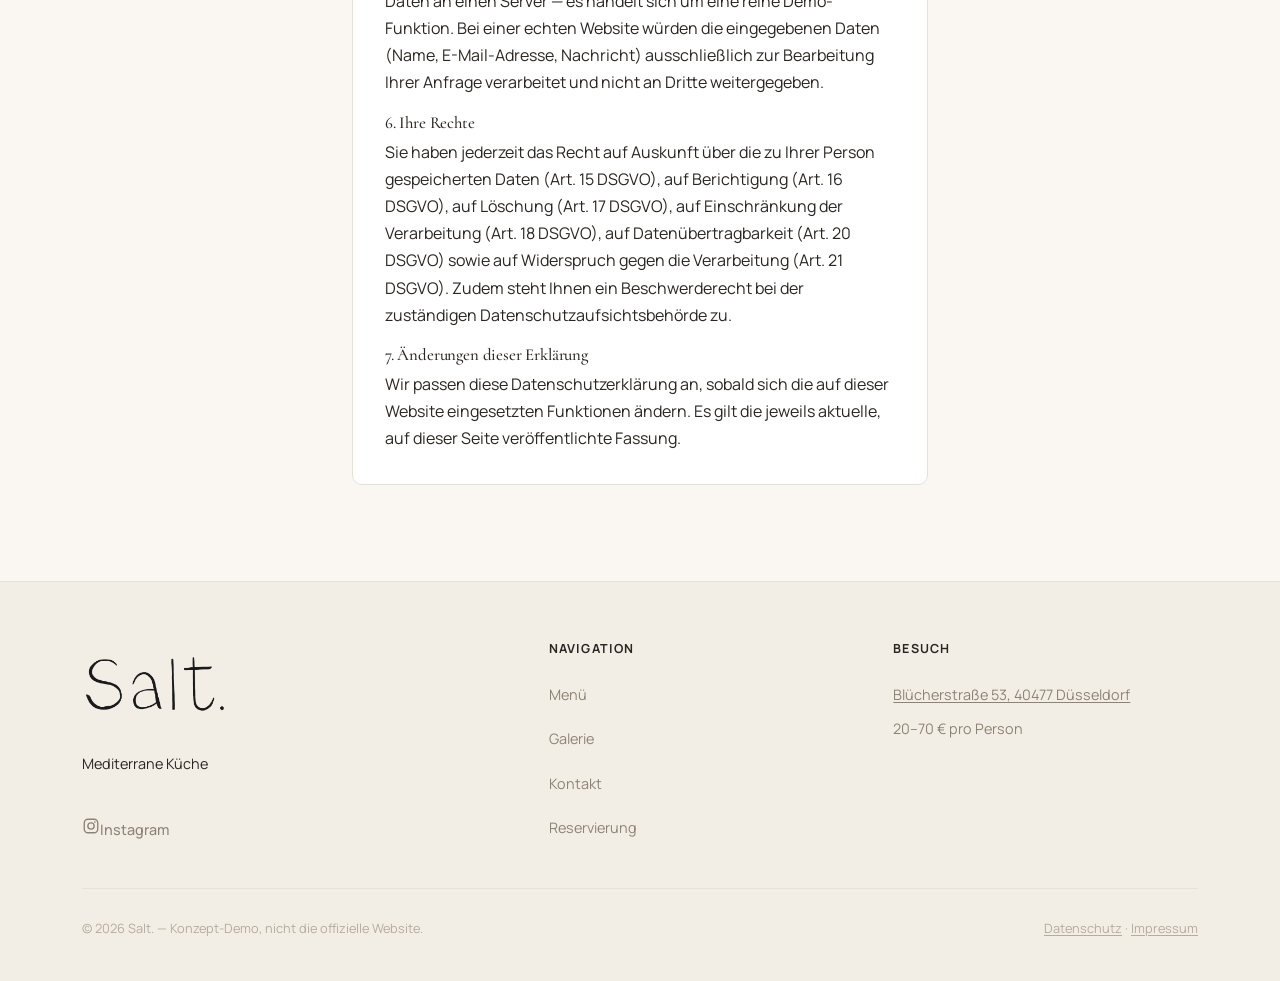
==== commit 1de40a18: "Intègre les nouvelles photos (menu, galerie, hero, logo) + lien Instagram L'utilisateur a déposé 16 " ====
--- a/datenschutz.html
+++ b/datenschutz.html
@@ -7,7 +7,7 @@
 <meta name="description" content="Datenschutz — Salt..">
 <link rel="preconnect" href="https://fonts.googleapis.com">
 <link href="https://fonts.googleapis.com/css2?family=Cormorant:ital,wght@0,400;0,500;0,600;1,400;1,500&family=Manrope:wght@400;500;600;700;800&display=swap" rel="stylesheet">
-<link rel="stylesheet" href="style.css?v=202609060531">
+<link rel="stylesheet" href="style.css?v=202609060546">
 <link rel="icon" type="image/svg+xml" href="assets/favicon.svg">
 </head>
 <body>
@@ -39,7 +39,7 @@
         
       </ul>
     </nav>
-    
+    <a class="nav-social" href="https://www.instagram.com/salt_duesseldorf/" target="_blank" rel="noopener" aria-label="Salt. auf Instagram"><svg viewBox="0 0 24 24" fill="none" stroke="currentColor" stroke-width="1.8" stroke-linecap="round" stroke-linejoin="round" aria-hidden="true"><rect x="3" y="3" width="18" height="18" rx="5"/><circle cx="12" cy="12" r="4.2"/><circle cx="17.2" cy="6.8" r="1.1" fill="currentColor" stroke="none"/></svg></a>
     
     <button class="nav-toggle" aria-expanded="false" aria-label="Menü öffnen">&#9776;</button>
   </div>
@@ -95,7 +95,7 @@
       <div>
         <a class="brand-logo" href="index.html"><img src="assets/logo.svg" alt="Salt."></a>
         <p style="margin-top:18px; max-width:32ch;">Mediterrane Küche</p>
-        
+        <a class="social-link" href="https://www.instagram.com/salt_duesseldorf/" target="_blank" rel="noopener"><svg viewBox="0 0 24 24" fill="none" stroke="currentColor" stroke-width="1.8" stroke-linecap="round" stroke-linejoin="round" aria-hidden="true"><rect x="3" y="3" width="18" height="18" rx="5"/><circle cx="12" cy="12" r="4.2"/><circle cx="17.2" cy="6.8" r="1.1" fill="currentColor" stroke="none"/></svg>Instagram</a>
       </div>
       <div>
         <h4>Navigation</h4>
@@ -124,7 +124,7 @@
 </footer>
 
 <script>window.SITE_I18N = {"msgRequired":"Dieses Feld wird benötigt.","msgInvalidEmail":"Bitte eine gültige E-Mail-Adresse eingeben.","contactConfirmTpl":"Danke, {name}. Ihre Nachricht wurde erfasst. Demo — es wird aktuell nichts versendet.","reservationConfirmTpl":"Danke, {name}. Reservierungsanfrage für {guests} Personen am {date} um {time} Uhr erfasst. Demo — es wird aktuell nichts versendet."};</script>
-<script src="script.js?v=202609060531"></script>
+<script src="script.js?v=202609060546"></script>
 <script type="module" src="components/index.js"></script>
 
 </body>
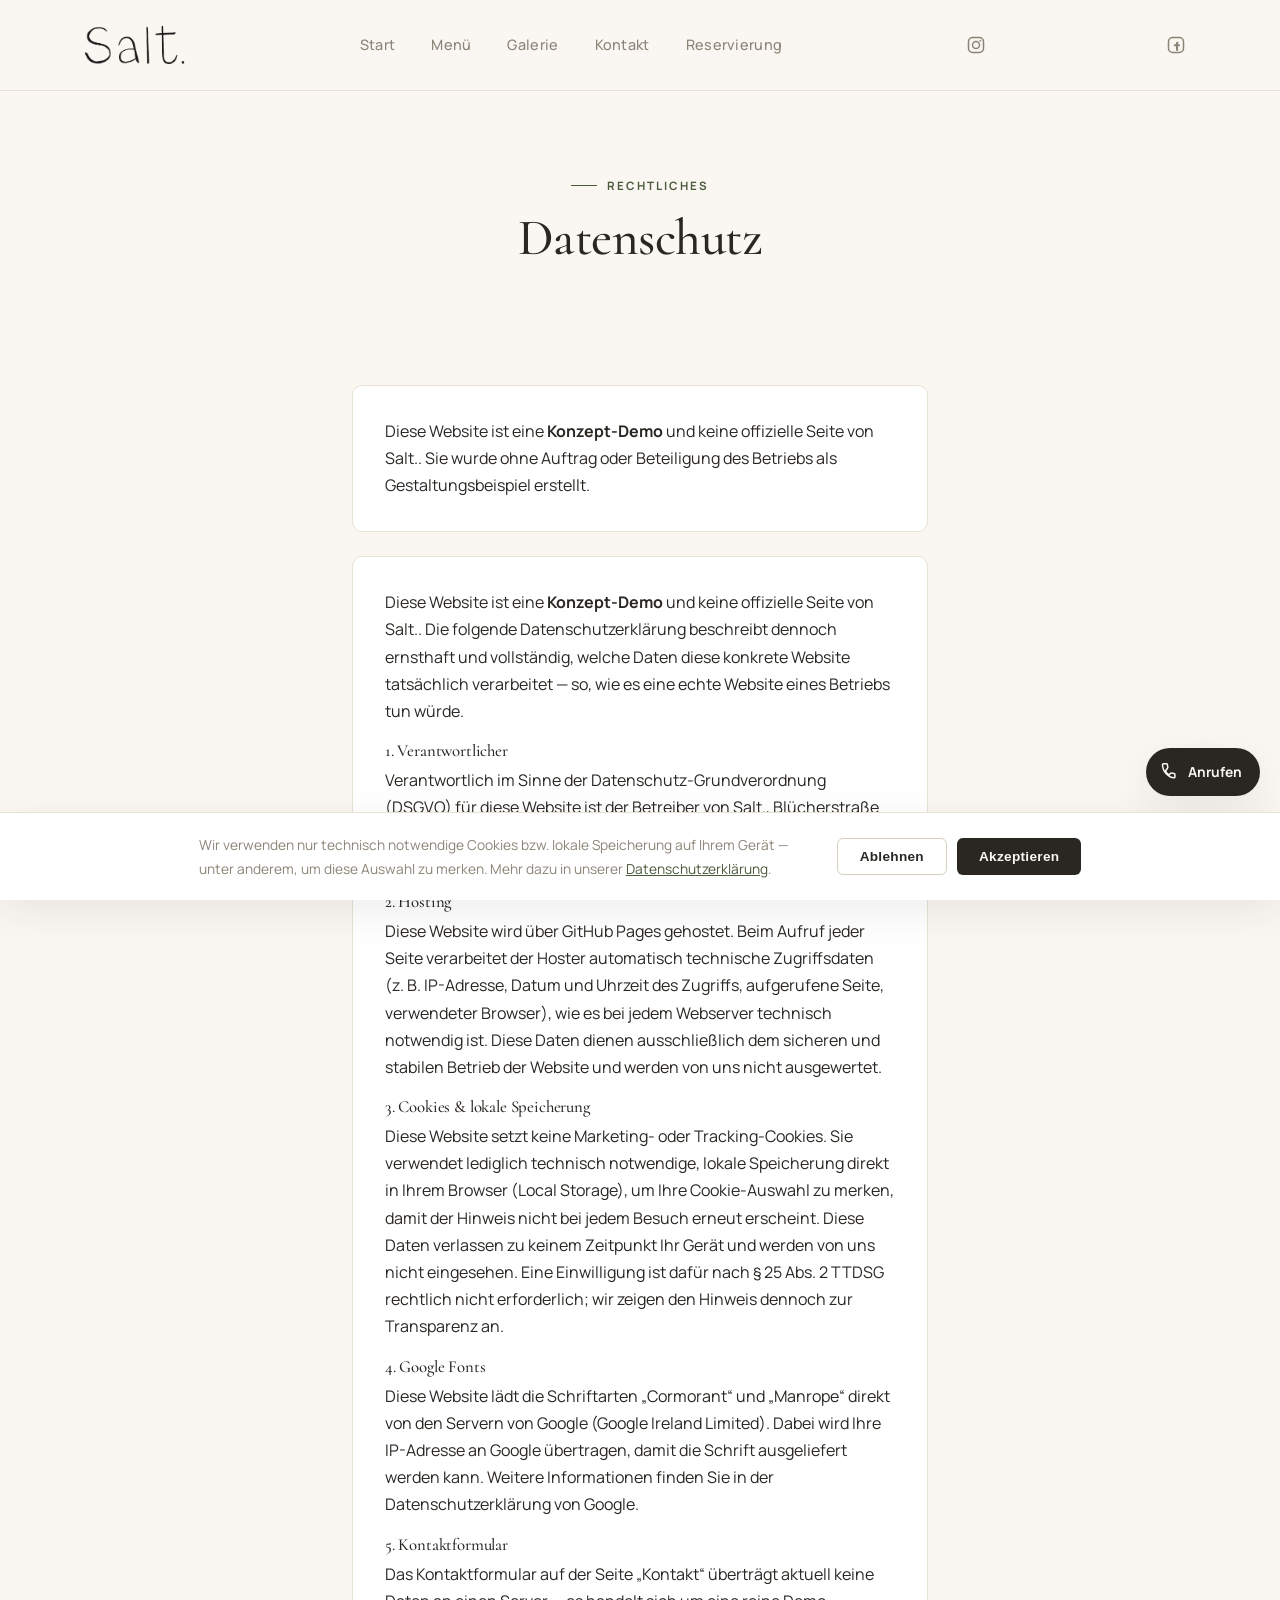
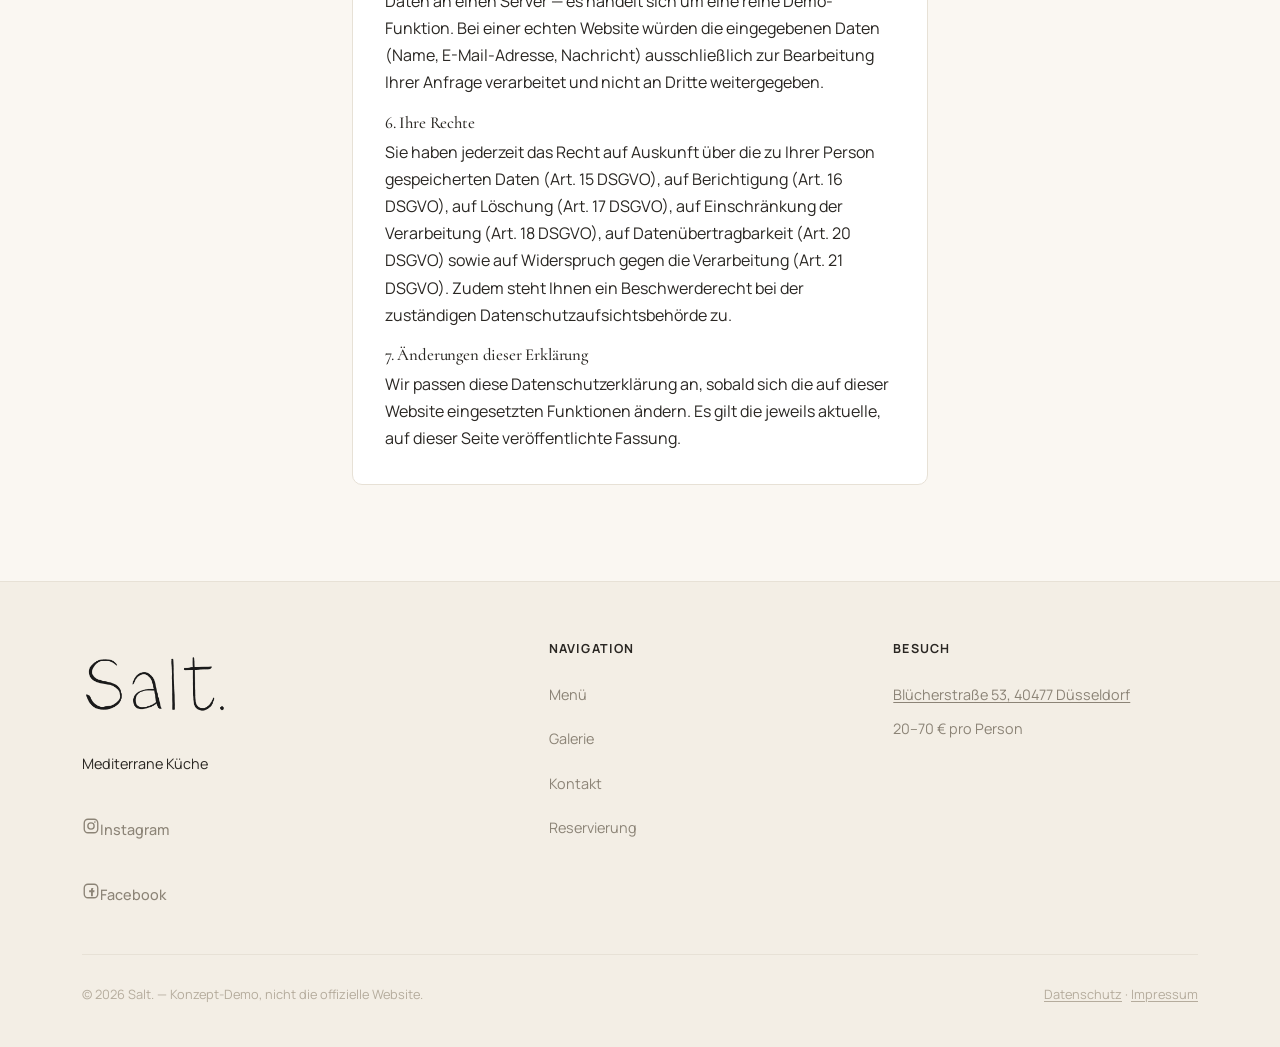
==== commit 1ae22326: "Ajoute le lien Facebook confirmé par l'utilisateur Icône Facebook dans le header (à côté d'Instagram" ====
--- a/datenschutz.html
+++ b/datenschutz.html
@@ -7,7 +7,7 @@
 <meta name="description" content="Datenschutz — Salt..">
 <link rel="preconnect" href="https://fonts.googleapis.com">
 <link href="https://fonts.googleapis.com/css2?family=Cormorant:ital,wght@0,400;0,500;0,600;1,400;1,500&family=Manrope:wght@400;500;600;700;800&display=swap" rel="stylesheet">
-<link rel="stylesheet" href="style.css?v=202609060546">
+<link rel="stylesheet" href="style.css?v=202609060602">
 <link rel="icon" type="image/svg+xml" href="assets/favicon.svg">
 </head>
 <body>
@@ -40,6 +40,7 @@
       </ul>
     </nav>
     <a class="nav-social" href="https://www.instagram.com/salt_duesseldorf/" target="_blank" rel="noopener" aria-label="Salt. auf Instagram"><svg viewBox="0 0 24 24" fill="none" stroke="currentColor" stroke-width="1.8" stroke-linecap="round" stroke-linejoin="round" aria-hidden="true"><rect x="3" y="3" width="18" height="18" rx="5"/><circle cx="12" cy="12" r="4.2"/><circle cx="17.2" cy="6.8" r="1.1" fill="currentColor" stroke="none"/></svg></a>
+    <a class="nav-social" href="https://www.facebook.com/share/1EPLQZnzPR/?mibextid=wwXIfr" target="_blank" rel="noopener" aria-label="Salt. auf Facebook"><svg viewBox="0 0 24 24" fill="none" stroke="currentColor" stroke-width="1.8" stroke-linecap="round" stroke-linejoin="round" aria-hidden="true"><rect x="3" y="3" width="18" height="18" rx="5"/><path d="M15 8h-1.3c-.9 0-1.7.7-1.7 1.7V11H9.5v2.5H12V19h2.5v-5.5h1.9l.3-2.5h-2.2v-1c0-.4.2-.6.6-.6H15z" fill="currentColor" stroke="none"/></svg></a>
     
     <button class="nav-toggle" aria-expanded="false" aria-label="Menü öffnen">&#9776;</button>
   </div>
@@ -95,7 +96,10 @@
       <div>
         <a class="brand-logo" href="index.html"><img src="assets/logo.svg" alt="Salt."></a>
         <p style="margin-top:18px; max-width:32ch;">Mediterrane Küche</p>
-        <a class="social-link" href="https://www.instagram.com/salt_duesseldorf/" target="_blank" rel="noopener"><svg viewBox="0 0 24 24" fill="none" stroke="currentColor" stroke-width="1.8" stroke-linecap="round" stroke-linejoin="round" aria-hidden="true"><rect x="3" y="3" width="18" height="18" rx="5"/><circle cx="12" cy="12" r="4.2"/><circle cx="17.2" cy="6.8" r="1.1" fill="currentColor" stroke="none"/></svg>Instagram</a>
+        <div style="display:flex; flex-direction:column; gap:4px;">
+          <a class="social-link" href="https://www.instagram.com/salt_duesseldorf/" target="_blank" rel="noopener"><svg viewBox="0 0 24 24" fill="none" stroke="currentColor" stroke-width="1.8" stroke-linecap="round" stroke-linejoin="round" aria-hidden="true"><rect x="3" y="3" width="18" height="18" rx="5"/><circle cx="12" cy="12" r="4.2"/><circle cx="17.2" cy="6.8" r="1.1" fill="currentColor" stroke="none"/></svg>Instagram</a>
+          <a class="social-link" href="https://www.facebook.com/share/1EPLQZnzPR/?mibextid=wwXIfr" target="_blank" rel="noopener"><svg viewBox="0 0 24 24" fill="none" stroke="currentColor" stroke-width="1.8" stroke-linecap="round" stroke-linejoin="round" aria-hidden="true"><rect x="3" y="3" width="18" height="18" rx="5"/><path d="M15 8h-1.3c-.9 0-1.7.7-1.7 1.7V11H9.5v2.5H12V19h2.5v-5.5h1.9l.3-2.5h-2.2v-1c0-.4.2-.6.6-.6H15z" fill="currentColor" stroke="none"/></svg>Facebook</a>
+        </div>
       </div>
       <div>
         <h4>Navigation</h4>
@@ -124,7 +128,7 @@
 </footer>
 
 <script>window.SITE_I18N = {"msgRequired":"Dieses Feld wird benötigt.","msgInvalidEmail":"Bitte eine gültige E-Mail-Adresse eingeben.","contactConfirmTpl":"Danke, {name}. Ihre Nachricht wurde erfasst. Demo — es wird aktuell nichts versendet.","reservationConfirmTpl":"Danke, {name}. Reservierungsanfrage für {guests} Personen am {date} um {time} Uhr erfasst. Demo — es wird aktuell nichts versendet."};</script>
-<script src="script.js?v=202609060546"></script>
+<script src="script.js?v=202609060602"></script>
 <script type="module" src="components/index.js"></script>
 
 </body>
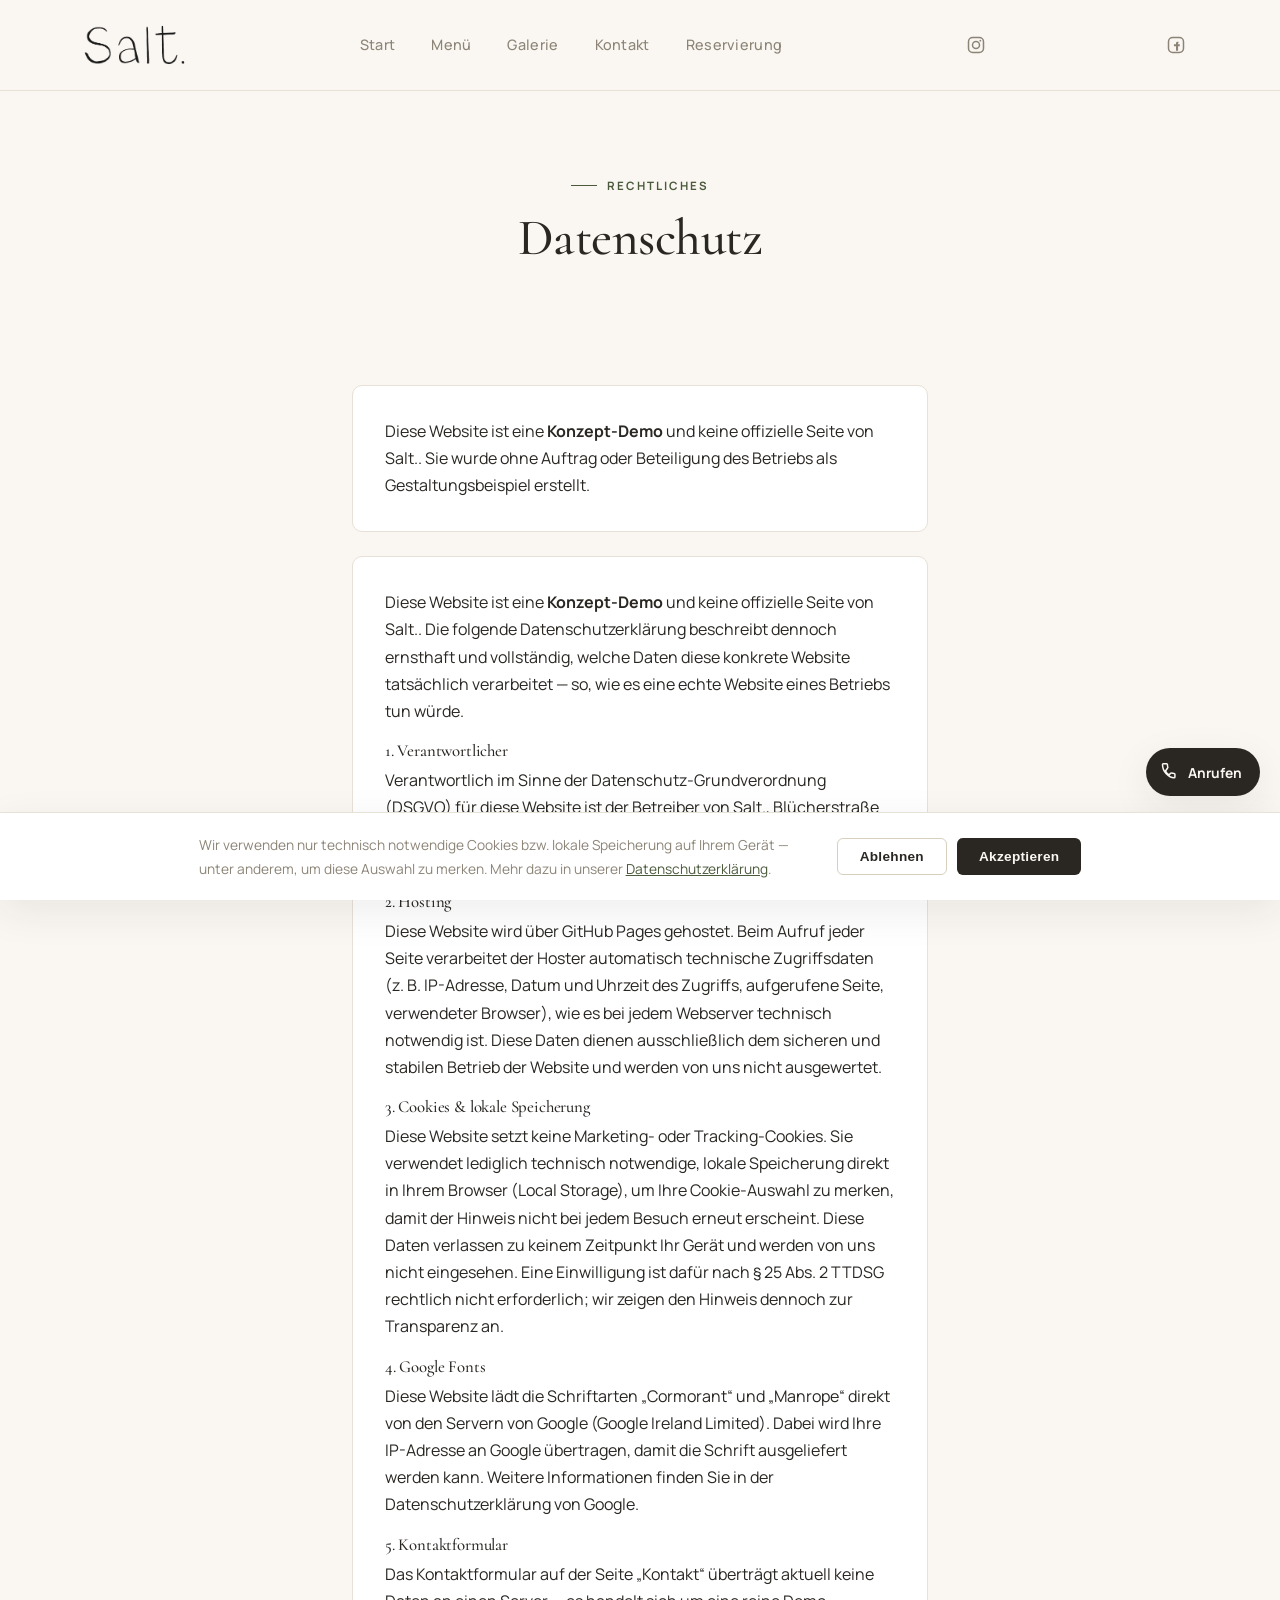
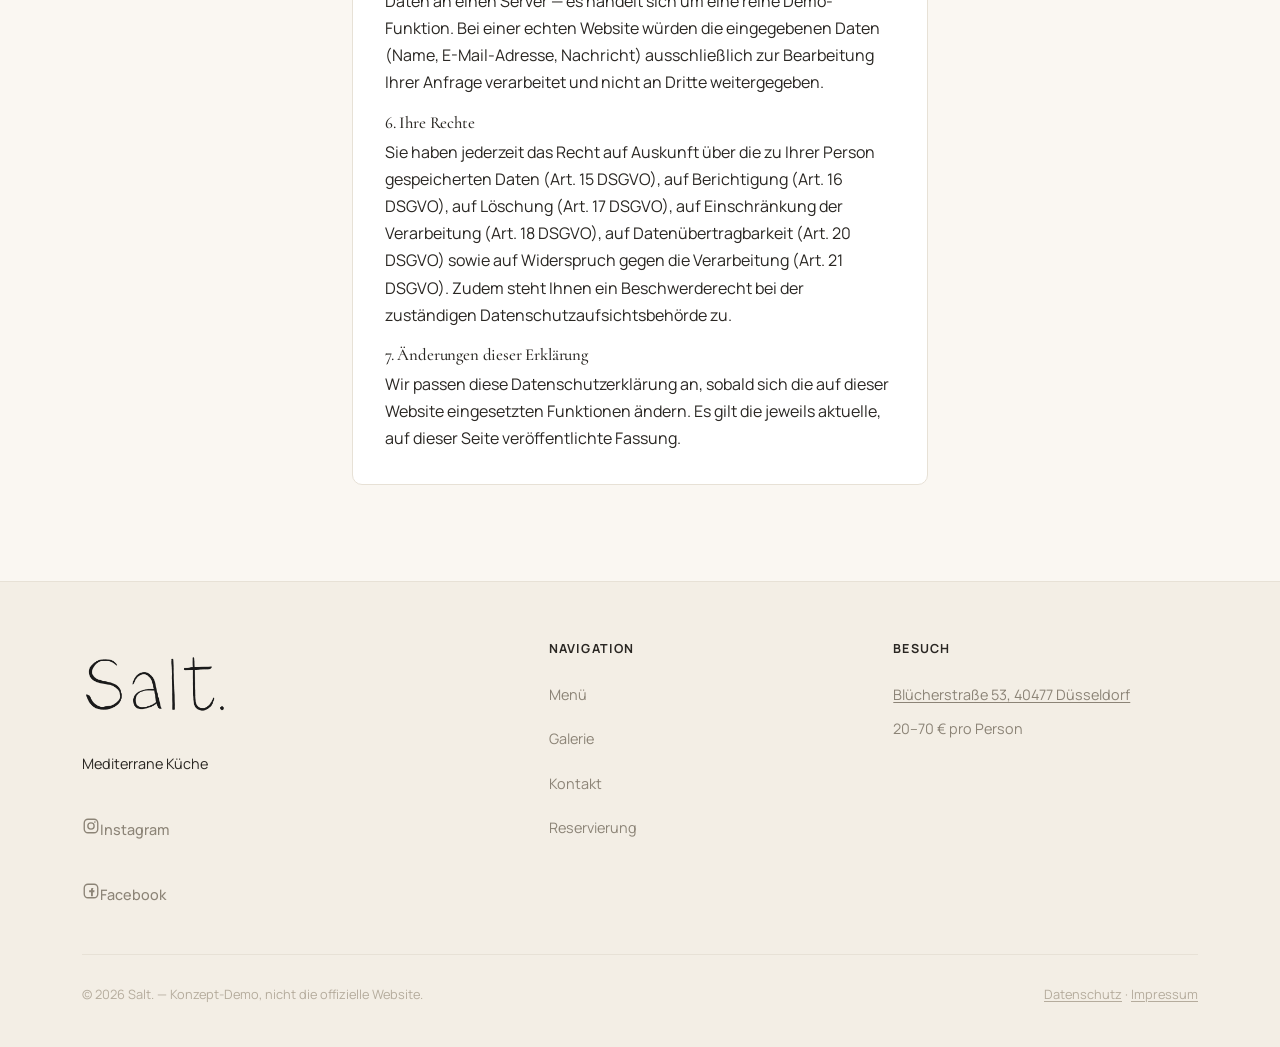
==== commit 5e1efee9: "Transforme le bouton d'appel en menu Anrufen / WhatsApp Un seul bouton flottant (icône téléphone) au" ====
--- a/datenschutz.html
+++ b/datenschutz.html
@@ -7,7 +7,7 @@
 <meta name="description" content="Datenschutz — Salt..">
 <link rel="preconnect" href="https://fonts.googleapis.com">
 <link href="https://fonts.googleapis.com/css2?family=Cormorant:ital,wght@0,400;0,500;0,600;1,400;1,500&family=Manrope:wght@400;500;600;700;800&display=swap" rel="stylesheet">
-<link rel="stylesheet" href="style.css?v=202609060602">
+<link rel="stylesheet" href="style.css?v=202609060612">
 <link rel="icon" type="image/svg+xml" href="assets/favicon.svg">
 </head>
 <body>
@@ -22,10 +22,22 @@
     <button type="button" class="btn btn-solid" id="cookie-accept">Akzeptieren</button>
   </div>
 </div>
-<a class="phone-fab" href="tel:+4915566310076" aria-label="Anrufen — +49 155 66310076">
-  <svg viewBox="0 0 24 24" fill="none" stroke="currentColor" stroke-width="1.8" stroke-linecap="round" stroke-linejoin="round" aria-hidden="true"><path d="M6.6 10.8a9 9 0 0 0 4.6 4.6l1.5-1.8a1 1 0 0 1 1.1-.3c1 .3 2 .5 3.1.5a1 1 0 0 1 1 1V18a1 1 0 0 1-1 1C10.4 19 3 11.6 3 3a1 1 0 0 1 1-1h3.9a1 1 0 0 1 1 1c0 1.1.2 2.1.5 3.1a1 1 0 0 1-.3 1.1z"/></svg>
-  <span class="phone-fab-label">Anrufen</span>
-</a>
+<div class="phone-fab-wrap">
+  <div class="phone-fab-menu" id="phone-fab-menu" hidden>
+    <a class="phone-fab-menu-item" href="tel:+4915566310076">
+      <svg viewBox="0 0 24 24" fill="none" stroke="currentColor" stroke-width="1.8" stroke-linecap="round" stroke-linejoin="round" aria-hidden="true"><path d="M6.6 10.8a9 9 0 0 0 4.6 4.6l1.5-1.8a1 1 0 0 1 1.1-.3c1 .3 2 .5 3.1.5a1 1 0 0 1 1 1V18a1 1 0 0 1-1 1C10.4 19 3 11.6 3 3a1 1 0 0 1 1-1h3.9a1 1 0 0 1 1 1c0 1.1.2 2.1.5 3.1a1 1 0 0 1-.3 1.1z"/></svg>
+      Anrufen
+    </a>
+    <a class="phone-fab-menu-item" href="https://wa.me/4915566310076" target="_blank" rel="noopener">
+      <svg viewBox="0 0 24 24" fill="none" stroke="currentColor" stroke-width="1.8" stroke-linecap="round" stroke-linejoin="round" aria-hidden="true"><path d="M12 3a9 9 0 0 0-7.8 13.5L3 21l4.6-1.2A9 9 0 1 0 12 3z"/><path d="M8.5 8.5c-.3.6-.5 1.3-.2 2.4.4 1.6 2.1 3.6 3.8 4.5 1.1.6 2 .6 2.6.4.5-.1 1.1-.6 1.3-1.1.1-.3.1-.6 0-.7-.1-.1-2-1-2.3-1.1-.2-.1-.4-.1-.6.1l-.5.6c-.1.2-.3.2-.5.1-.7-.3-1.9-1.1-2.4-2-.1-.2-.1-.4 0-.5l.4-.5c.1-.2.1-.4 0-.6-.1-.3-.6-1.5-.9-2-.2-.3-.4-.3-.6-.3h-.4c-.2 0-.4.1-.5.1z" fill="currentColor" stroke="none"/></svg>
+      WhatsApp
+    </a>
+  </div>
+  <button type="button" class="phone-fab" id="phone-fab-toggle" aria-haspopup="true" aria-expanded="false" aria-label="Kontaktoptionen: Anrufen oder WhatsApp">
+    <svg viewBox="0 0 24 24" fill="none" stroke="currentColor" stroke-width="1.8" stroke-linecap="round" stroke-linejoin="round" aria-hidden="true"><path d="M6.6 10.8a9 9 0 0 0 4.6 4.6l1.5-1.8a1 1 0 0 1 1.1-.3c1 .3 2 .5 3.1.5a1 1 0 0 1 1 1V18a1 1 0 0 1-1 1C10.4 19 3 11.6 3 3a1 1 0 0 1 1-1h3.9a1 1 0 0 1 1 1c0 1.1.2 2.1.5 3.1a1 1 0 0 1-.3 1.1z"/></svg>
+    <span class="phone-fab-label">Anrufen</span>
+  </button>
+</div>
 <header class="site-header">
   <div class="nav-inner">
     <a class="brand-logo" href="index.html"><img src="assets/logo.svg" alt="Salt."></a>
@@ -128,7 +140,7 @@
 </footer>
 
 <script>window.SITE_I18N = {"msgRequired":"Dieses Feld wird benötigt.","msgInvalidEmail":"Bitte eine gültige E-Mail-Adresse eingeben.","contactConfirmTpl":"Danke, {name}. Ihre Nachricht wurde erfasst. Demo — es wird aktuell nichts versendet.","reservationConfirmTpl":"Danke, {name}. Reservierungsanfrage für {guests} Personen am {date} um {time} Uhr erfasst. Demo — es wird aktuell nichts versendet."};</script>
-<script src="script.js?v=202609060602"></script>
+<script src="script.js?v=202609060612"></script>
 <script type="module" src="components/index.js"></script>
 
 </body>
--- a/style.css
+++ b/style.css
@@ -366,27 +366,43 @@
 .rating-badge { display: inline-flex; align-items: center; gap: 10px; }
 .rating-stars { color: var(--accent-deep); letter-spacing: 1px; }
 
-/* ---------- Bouton d'appel flottant ---------- */
+/* ---------- Bouton d'appel flottant (avec menu Anrufen / WhatsApp) ---------- */
+.phone-fab-wrap { position: fixed; right: 20px; bottom: 24px; z-index: 55; transition: bottom 0.3s var(--ease); }
 .phone-fab {
-  position: fixed; right: 20px; bottom: 24px; z-index: 55;
   display: inline-flex; align-items: center; gap: 8px;
-  background: var(--ink); color: var(--bone); border-radius: 999px;
+  background: var(--ink); color: var(--bone); border-radius: 999px; border: none;
   padding: 12px 18px 12px 14px; box-shadow: var(--shadow);
-  text-decoration: none; font-weight: 700; font-size: 0.86rem;
+  text-decoration: none; font-weight: 700; font-size: 0.86rem; font-family: inherit; cursor: pointer;
   min-height: 48px; touch-action: manipulation;
-  transition: transform 0.2s var(--ease), background 0.2s var(--ease), bottom 0.3s var(--ease);
+  transition: transform 0.2s var(--ease), background 0.2s var(--ease);
 }
 .phone-fab:hover { background: var(--accent-deep); transform: translateY(-2px); }
 .phone-fab svg { width: 20px; height: 20px; flex-shrink: 0; }
 /* Tant que le bandeau cookies est affiché, le bouton remonte au-dessus pour rester
    cliquable — sans ça, sur mobile où le bandeau prend deux-trois lignes, il resterait
    caché derrière au premier chargement, ce qui va à l'encontre de sa raison d'être. */
-body.cookie-banner-open .phone-fab { bottom: 104px; }
+body.cookie-banner-open .phone-fab-wrap { bottom: 104px; }
 @media (max-width: 560px) {
-  .phone-fab { right: 14px; padding: 12px; }
+  .phone-fab-wrap { right: 14px; }
+  .phone-fab { padding: 12px; }
   .phone-fab-label { display: none; }
-  body.cookie-banner-open .phone-fab { bottom: 210px; }
-}
+  body.cookie-banner-open .phone-fab-wrap { bottom: 210px; }
+}
+
+.phone-fab-menu {
+  position: absolute; right: 0; bottom: calc(100% + 10px);
+  background: var(--surface); border-radius: var(--radius-lg); box-shadow: var(--shadow);
+  padding: 8px; display: flex; flex-direction: column; gap: 2px; min-width: 180px;
+}
+.phone-fab-menu[hidden] { display: none; }
+.phone-fab-menu-item {
+  display: flex; align-items: center; gap: 10px; padding: 10px 12px; border-radius: var(--radius);
+  color: var(--ink); text-decoration: none; font-weight: 600; font-size: 0.88rem;
+  min-height: 44px; touch-action: manipulation;
+  transition: background 0.15s var(--ease);
+}
+.phone-fab-menu-item:hover { background: var(--bone-2); }
+.phone-fab-menu-item svg { width: 19px; height: 19px; flex-shrink: 0; color: var(--accent-deep); }
 
 /* ---------- Cookie-Banner ---------- */
 .cookie-banner {
